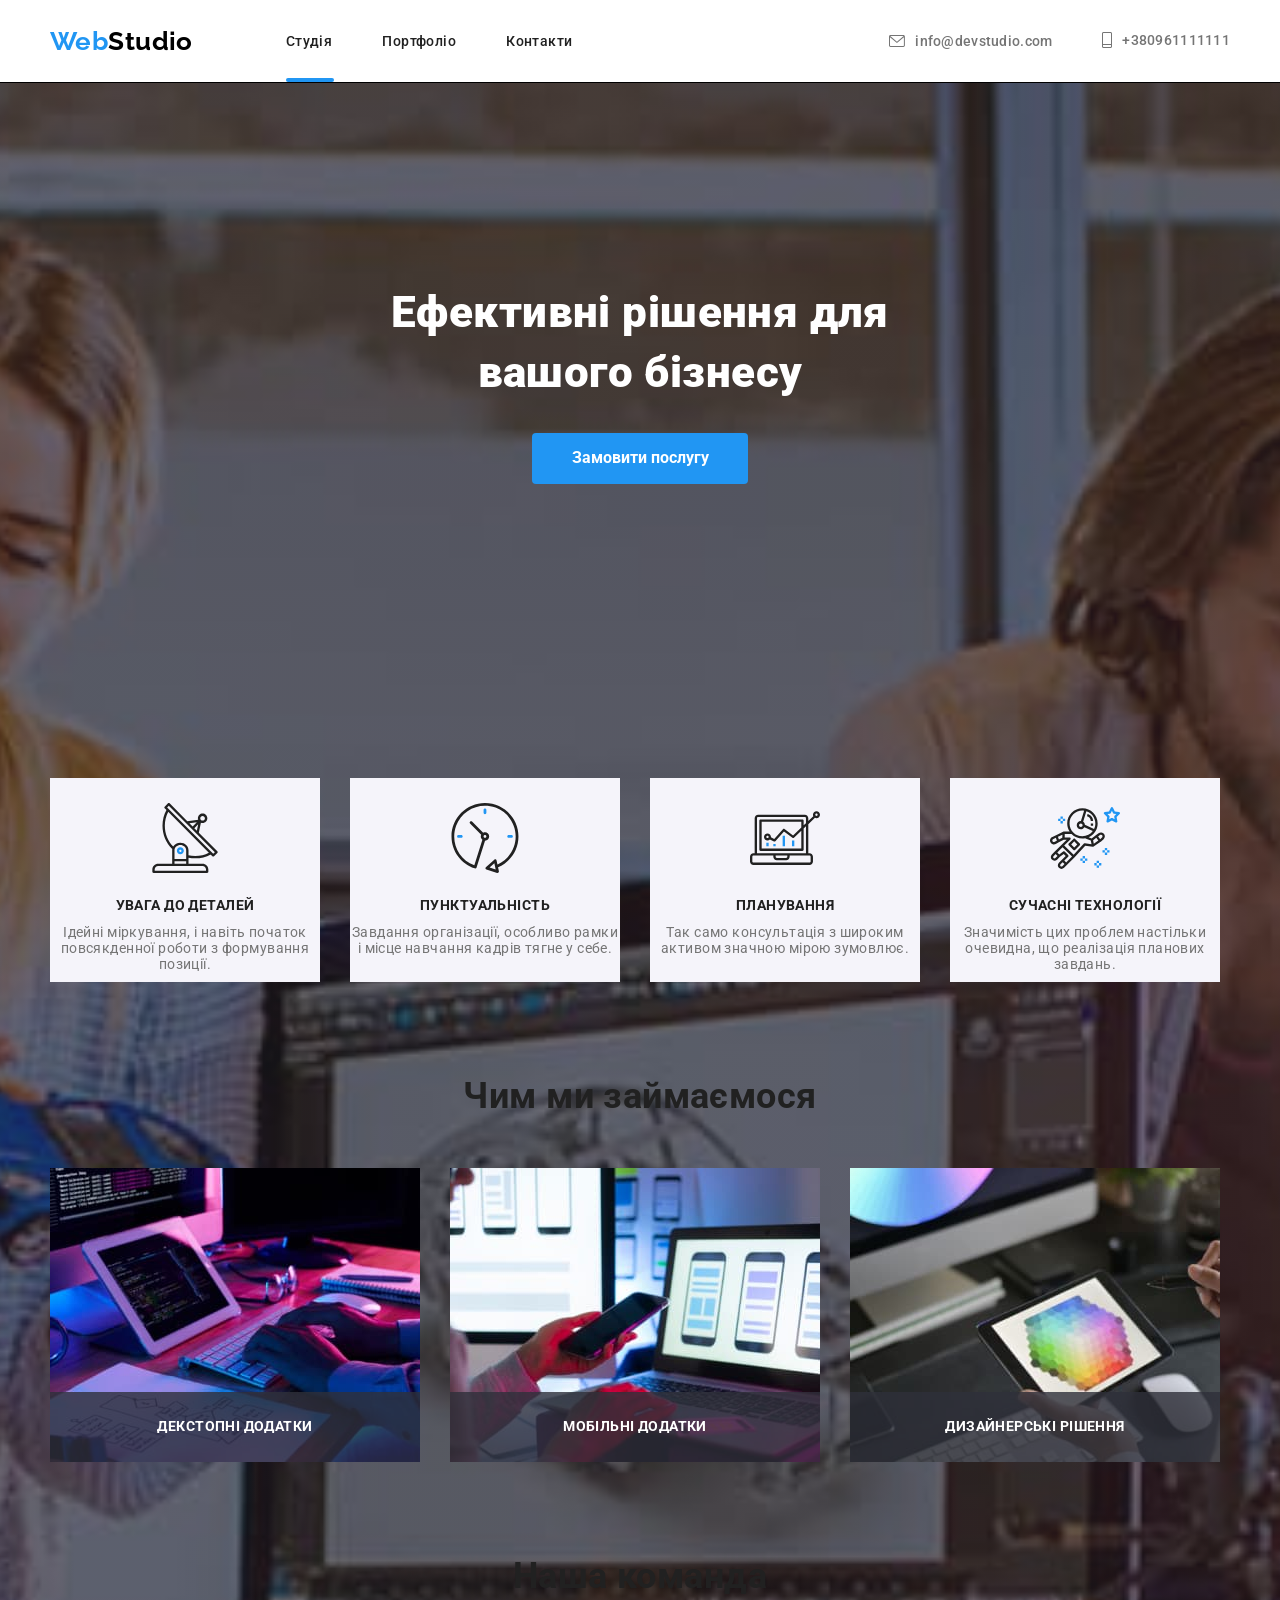
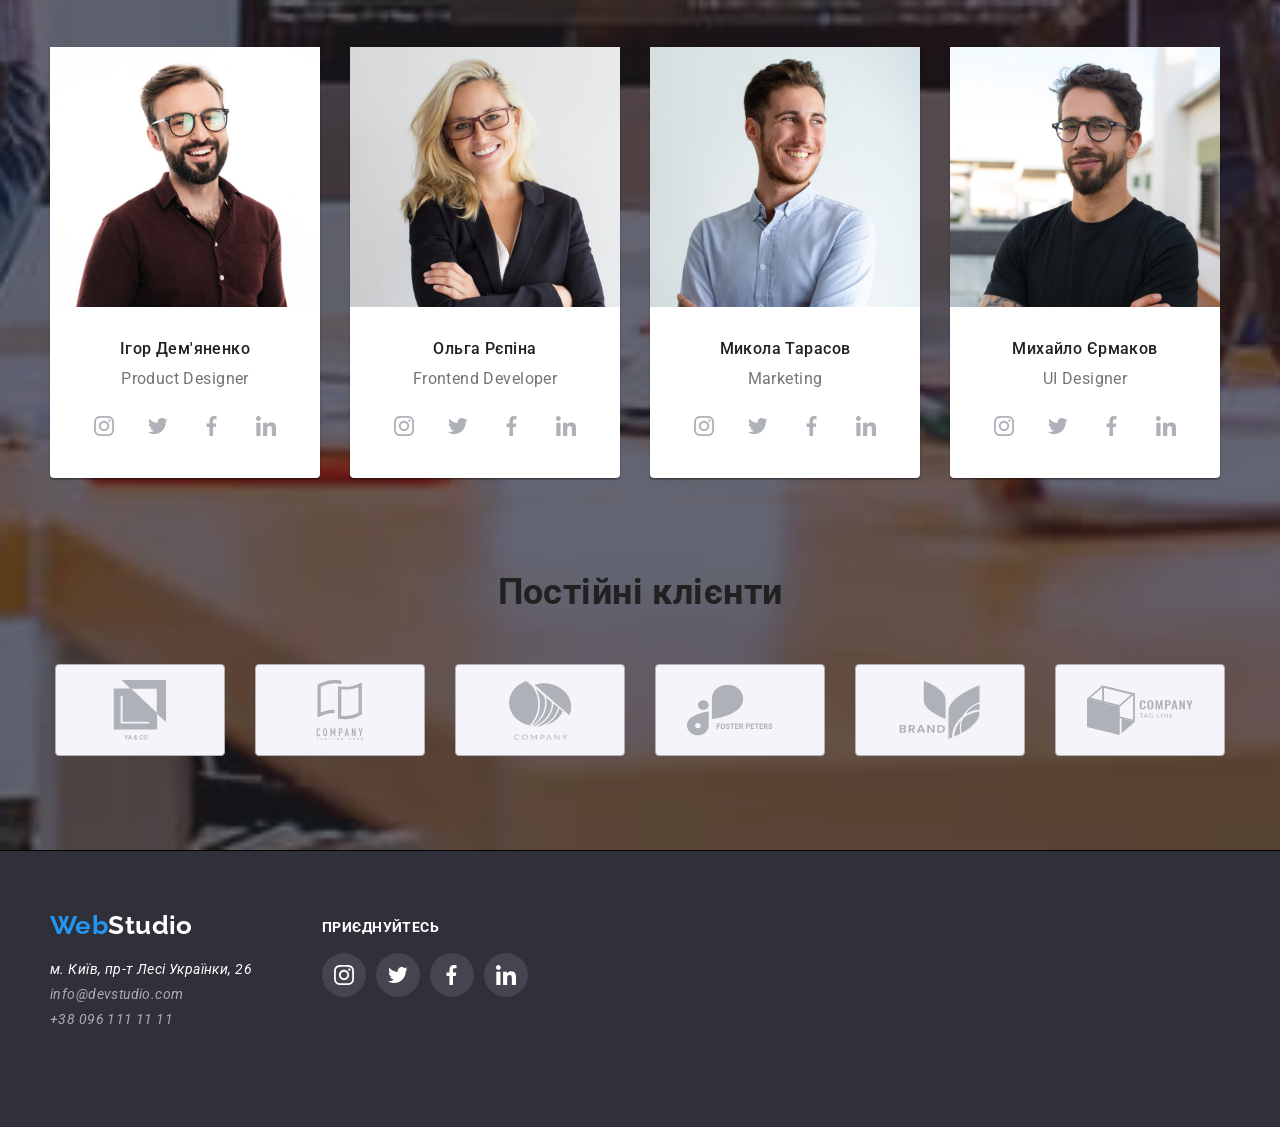
==== index.html @ fe37b08c "commit to code" ====
<!DOCTYPE html>
<html lang="en">
<head>
    <meta charset="UTF-8">
    <meta http-equiv="X-UA-Compatible" content="IE=edge">
    <meta name="viewport" content="width=device-width, initial-scale=1.0">
    <title>HW-05</title>
    <link rel="preconnect" href="https://fonts.googleapis.com">
    <link rel="preconnect" href="https://fonts.gstatic.com" crossorigin>
    <link href="https://fonts.googleapis.com/css2?family=Raleway:wght@700&family=Roboto:wght@400;500;700;900&display=swap" 
      rel="stylesheet">
      <link rel="stylesheet" href="https://cdnjs.cloudflare.com/ajax/libs/modern-normalize/1.1.0/modern-normalize.min.css">
        <link rel="stylesheet" href="./css/styles.css">
</head>
<body>
    <!--шапка сторінки-->
    <header class="page-header">
        <div class="container page-header">
        <nav class="main-nav">
            <!--logo--> 

            <p class="logo-top">
                <a class="logo-header" href="./index.html">Web</a>
                <a class="accent-black" href="./index.html">Studio</a>
                <!-- <span class="logo-header">Web</span>
                <span class="accent-black">Studio</span> -->
            </p>

        <!--navigation-->

        <ul class="site-nav list">
            <li class="item">
                <a href="./index.html" class="activ link">Студія</a>
            </li>
            <li class="item"><a href="./portfolio.html" class="link">Портфоліо</a></li>
            <li class="item"><a href="./contacts.html" class="link">Контакти</a></li>
        </ul>
    </nav>

        <ul class="auth-nav list">
            <li class="item">
                <a href="mailto:info@devstudio.com" class="auth-link ">
                    <svg width="16" height="12" class="team-mail-icon">
                        <use href="./images/HW-4/icon/sprite.svg#icon-mail"></use>
                    </svg>
                    info@devstudio.com</a>
            </li>

            <li class="item">
                <a href="tel:+380961111111" class="tel-nav-link">
                    <svg width="10" height="16" class="team-phone-icon">
                        <use href="./images/HW-4/icon/sprite.svg#icon-phone"></use>
                    </svg>
                    +380961111111</a>
            </li>
        </ul>
    </div>
    </header>

   <main>

    <!--heroes-->

    <section class="hero">
        <h1 class="hero-title">Ефективні рішення для <br> вашого бізнесу</h1>

        <button class="hero-btn" data-modal-open >Замовити послугу</button>
       
    <!--Features-->
    <section class="section">
        <div class="container">
        <h2  class="visually-hidden section-title">Навики компанії</h2>
        <ul class="feature-list">
            <li class="feature-element">
                <div class="team-skills">
                    <svg width="70" height="70" class="team-antena-icon">
                        <use href="./images/HW-4/icon/sprite.svg#icon-antenna"></use>
                    </svg>
                </div>
                <h3 class="title">УВАГА ДО ДЕТАЛЕЙ</h3>
                <p>Ідейні міркування, і навіть початок повсякденної роботи з формування позиції.</p>
            </li>

            <li class="feature-element ">
                <div class="team-skills">
                    <svg width="70" height="70" class="team-antena-icon">
                        <use href="./images/HW-4/icon/sprite.svg#icon-clock"></use>
                    </svg>
                </div>
                <h3 class="title">ПУНКТУАЛЬНІСТЬ</h3>
                <p>Завдання організації, особливо рамки і місце навчання кадрів тягне у себе.</p>
            </li>

            <li class="feature-element">
                <div class="team-skills">
                    <svg width="70" height="70" class="team-antena-icon">
                        <use href="./images/HW-4/icon/sprite.svg#icon-diagram"></use>
                    </svg>
                </div>
                <h3 class="title">ПЛАНУВАННЯ</h3>
                <p>Так само консультація з широким активом значною мірою зумовлює.</p>
            </li>

            <li class="feature-element">
                <div class="team-skills">
                    <svg width="70" height="70" class="team-antena-icon">
                        <use href="./images/HW-4/icon/sprite.svg#icon-astronaut"></use>
                    </svg>
                </div>
                <h3 class="title">СУЧАСНІ ТЕХНОЛОГІЇ</h3>
                <p >Значимість цих проблем настільки очевидна, що реалізація планових завдань.</p>
            </li>
        </ul>
    </div>
    </section>

    <!--Work-->

    <section class="section about">
        <div class="container">
        <h2 class="section-title">Чим ми займаємося</h2>
        <ul class="flex-work">
            <li class="work-element">
                <div class="work-thumb">
                <img src="./images/HW-1/pk.jpg" alt="компютер" 
                width="370" height="294">
                <p class="work-position">ДЕКСТОПНІ ДОДАТКИ</p>
            </div>
            </li>

            <li class="work-element">
                <div class="work-thumb">
                <img src="./images/HW-1/phone.jpg" alt="телефон" 
                width="370">
                <p class="work-position">Мобільні додатки</p>
            </div>
            </li>
            <li class="work-element">
                <div class="work-thumb">
                <img src="./images/HW-1/lpad.jpg" alt="планшет" 
                width="370">
                <p class="work-position">Дизайнерські рішення</p>
            </div>
            </li>
        </ul>
    </div>
    </section>
    
    <!------Comand------>

    <section class="section">
        <div class="container">
        <h2 class="section-title">Наша команда</h2>
        <ul class="comand-list">
            <li class="page-element ">
                <img src="./images/HW-1/igordemjanenko.jpg" alt="Ігор Демяненко"
                width="270">
                    <h3 class="link-card-heading">Ігор Дем'яненко</h3>
                    <p class="text-card">Product Designer</p>
                     <ul class="team-soc-list list">
                        <li class="team-soc-item">
                            <a href="#" class="team-soc-link">
                                <svg width="20" height="20" class="team-soc-icon">
                                    <use href="./images/HW-4/icon/sprite.svg#icon-instagram"></use>
                                </svg>
                            </a>
                        </li>
                        <li class="team-soc-item">
                            <a href="#" class="team-soc-link">
                                <svg width="20" height="20" class="team-soc-icon">
                                    <use href="./images/HW-4/icon/sprite.svg#icon-twitter"></use>
                                </svg>
                            </a>
                        </li>
                        <li class="team-soc-item">
                            <a href="#" class="team-soc-link">
                                <svg width="20" height="20" class="team-soc-icon">
                                    <use href="./images/HW-4/icon/sprite.svg#icon-facebook"></use>
                                </svg>
                            </a>
                        </li>
                        <li class="team-soc-item">
                            <a href="#" class="team-soc-link">
                                <svg width="20" height="20" class="team-soc-icon">
                                    <use href="./images/HW-4/icon/sprite.svg#icon-linkedin"></use>
                                </svg>
                            </a>
                        </li>
                        </ul>
            </li>
    
            <li class="page-element">
                <img src="./images/HW-1/olharepina.jpg" alt="Ольга Рєпіна"
                width="270">

                <div class="card-info">
                    <h3 class="link-card-heading">Ольга Рєпіна</h3>
                    <p class="text-card">Frontend Developer</p>
                </div>
                <ul class="team-soc-list list">
                    <li class="team-soc-item">
                        <a href="#" class="team-soc-link">
                            <svg width="20" height="20" class="team-soc-icon">
                                <use href="./images/HW-4/icon/sprite.svg#icon-instagram"></use>
                            </svg>
                        </a>
                    </li>
                    <li class="team-soc-item">
                        <a href="#" class="team-soc-link">
                            <svg width="20" height="20" class="team-soc-icon">
                                <use href="./images/HW-4/icon/sprite.svg#icon-twitter"></use>
                            </svg>
                        </a>
                    </li>
                    <li class="team-soc-item">
                        <a href="#" class="team-soc-link">
                            <svg width="20" height="20" class="team-soc-icon">
                                <use href="./images/HW-4/icon/sprite.svg#icon-facebook"></use>
                            </svg>
                        </a>
                    </li>
                    <li class="team-soc-item">
                        <a href="#" class="team-soc-link">
                            <svg width="20" height="20" class="team-soc-icon">
                                <use href="./images/HW-4/icon/sprite.svg#icon-linkedin"></use>
                            </svg>
                        </a>
                    </li>
                    </ul>
            </li>
    
            <li class="page-element">
                <img src="./images/HW-1/mykolatarasow.jpg" alt="Микола Тарасов"
                width="270">

                <div class="card-info">
                    <h3 class="link-card-heading">Микола Тарасов</h3>
                    <p class="text-card">Marketing</p>
                    <ul class="team-soc-list list">
                        <li class="team-soc-item">
                            <a href="#" class="team-soc-link">
                                <svg width="20" height="20" class="team-soc-icon">
                                    <use href="./images/HW-4/icon/sprite.svg#icon-instagram"></use>
                                </svg>
                            </a>
                        </li>
                        <li class="team-soc-item">
                            <a href="#" class="team-soc-link">
                                <svg width="20" height="20" class="team-soc-icon">
                                    <use href="./images/HW-4/icon/sprite.svg#icon-twitter"></use>
                                </svg>
                            </a>
                        </li>
                        <li class="team-soc-item">
                            <a href="#" class="team-soc-link">
                                <svg width="20" height="20" class="team-soc-icon">
                                    <use href="./images/HW-4/icon/sprite.svg#icon-facebook"></use>
                                </svg>
                            </a>
                        </li>
                        <li class="team-soc-item">
                            <a href="#" class="team-soc-link">
                                <svg width="20" height="20" class="team-soc-icon">
                                    <use href="./images/HW-4/icon/sprite.svg#icon-linkedin"></use>
                                </svg>
                            </a>
                        </li>
                        </ul>
                </div>
                
            </li>
    
            <li class="page-element">
                <img src="./images/HW-1/mychajlojermakov.jpg" alt="Михайло Єрмаков"
                width="270">

                <div class="card-info">
                    <h3 class="link-card-heading">Михайло Єрмаков</h3>
                    <p class="text-card">UI Designer</p>
                    <ul class="team-soc-list list">
                        <li class="team-soc-item">
                            <a href="#" class="team-soc-link">
                                <svg width="20" height="20" class="team-soc-icon">
                                    <use href="./images/HW-4/icon/sprite.svg#icon-instagram"></use>
                                </svg>
                            </a>
                        </li>
                        <li class="team-soc-item">
                            <a href="#" class="team-soc-link">
                                <svg width="20" height="20" class="team-soc-icon">
                                    <use href="./images/HW-4/icon/sprite.svg#icon-twitter"></use>
                                </svg>
                            </a>
                        </li>
                        <li class="team-soc-item">
                            <a href="#" class="team-soc-link">
                                <svg width="20" height="20" class="team-soc-icon">
                                    <use href="./images/HW-4/icon/sprite.svg#icon-facebook"></use>
                                </svg>
                            </a>
                        </li>
                        <li class="team-soc-item">
                            <a href="#" class="team-soc-link">
                                <svg width="20" height="20" class="team-soc-icon">
                                    <use href="./images/HW-4/icon/sprite.svg#icon-linkedin"></use>
                                </svg>
                            </a>
                        </li>
                        </ul>
                </div>
                
            </li>
        </ul>
    </div>
    </section>

    <!-- Client base -->

    <section class="section">
        <div class="container">
        <h2 class="section-title">Постійні клієнти</h2>
        <ul class="client-list">
            <li class="client-element">
                <a href="#" class="client-element-link">
                    <svg width="106" height="60" class="client-link">
                    <use href="./images/HW-4/icon/sprite.svg#icon-Union"></use>
                </svg>
            </a>
            </li>

            <li class="client-element">
                <a href="#" class="client-element-link">
                    <svg width="106" height="60" class="client-link">
                    <use href="./images/HW-4/icon/sprite.svg#icon-group"></use>
                </svg>
            </a>
            </li>
            <li class="client-element">
                <a href="#" class="client-element-link">
                    <svg width="106" height="60" class="client-link">
                    <use href="./images/HW-4/icon/sprite.svg#icon-Object"></use>
                </svg>
            </a>
            </li>
            <li class="client-element">
                <a href="#" class="client-element-link">
                    <svg width="106" height="60" class="client-link">
                    <use href="./images/HW-4/icon/sprite.svg#icon-foster-peters"></use>
                </svg>
            </a>
            </li>
            <li class="client-element">
                <a href="#" class="client-element-link">
                    <svg width="106" height="60" class="client-link">
                    <use href="./images/HW-4/icon/sprite.svg#icon-brand"></use>
                </svg>
            </a>
            </li>
            <li class="client-element">
                <a href="#" class="client-element-link">
                    <svg width="106" height="60" class="client-link">
                    <use href="./images/HW-4/icon/sprite.svg#icon-company-tag-line"></use>
                </svg>
            </a>
            </li>
        </ul>
    </div>
    </section>

     <!-- Modal window -->
     <div class="backdrop is-hidden" data-modal>
        <div class="modal">
          <button class="close-button" data-modal-close>
            <svg class="close-button-icon" width="18" height="18">
              <use href="./images/HW-5-icon/symbol-defs.svg#icon-close-black-icon"></use>
            </svg>
          </button>
        </div>
      </div>

</section>
   </main>

    <!--Contacts footer-->
    
    <footer class="page-footer">
        <div class="container section-wrap">
            <section  class="adress-footer-list">
                <p class="logo-bottom">
                    <a class="logo-footer" href="./index.html">Web</a>
                    <a class="accent-white" href="./index.html">Studio</a>
                </p>
                <address>
                    <p class="contact-footer">м. Київ, пр-т Лесі Українки, 26</p>
                    <ul class="adress-list">
                    <li><a href="mailto:info@devstudio.com" class="link">info@devstudio.com</a></li>
                    <li><a href="tel:+380961111111" class="link">+38 096 111 11 11</a></li>
                    </ul>
                </address>
            </section>
    
            <section class="soc-item-footer">
                <h2 class="add-soc-link">ПРИЄДНУЙТЕСЬ</h2>
            <ul class="team-soc-list list">
                <li class="team-soc-item">
                    <a href="#" class="team-soc-footer">
                        <svg width="20" height="20" class="team-soc-icon">
                            <use href="./images/HW-4/icon/sprite.svg#icon-instagram"></use>
                        </svg>
                    </a>
                </li>
                <li class="team-soc-item">
                    <a href="#" class="team-soc-footer">
                        <svg width="20" height="20" class="team-soc-icon">
                            <use href="./images/HW-4/icon/sprite.svg#icon-twitter"></use>
                        </svg>
                    </a>
                </li>
                <li class="team-soc-item">
                    <a href="#" class="team-soc-footer">
                        <svg width="20" height="20" class="team-soc-icon">
                            <use href="./images/HW-4/icon/sprite.svg#icon-facebook"></use>
                        </svg>
                    </a>
                </li>
                <li class="team-soc-item">
                    <a href="#" class="team-soc-footer">
                        <svg width="20" height="20" class="team-soc-icon">
                            <use href="./images/HW-4/icon/sprite.svg#icon-linkedin"></use>
                        </svg>
                    </a>
                </li>
                </ul>
            </section>
        </div>
    </footer>

    <script src="./js/modal.js"></script>
</body>
</html>
---- css/styles.css ----
/*колір головного тексту #212121; */
/*вторинний колір майн, хедер rgba(117, 117, 117, 1);*/
/* вторинний колір футер rgba(255, 255, 255, 0.6); */
/*фоновий білий колір шапка, фото команди #FFFFFF */
/*акцент #2196F3; */
/* фоновий вторинний колір навики,чим ми займаємося #F5F5F5 */
/* фоновий колір наша команда #F5F4FA
   gradient-color-heroes: rgba(47, 48, 58, 0.4); */

:root {
  /* основний колір тексту */
  --primary-text-color: rgba(117, 117, 117, 1);;

  /* колір заголовків */
  --title-text-color: rgba(33, 33, 33, 1);

  /* футер колір адреси */
  --adress-footer-color: rgba(255, 255, 255, 0.6);

  /* футер колір контактів */
  --contact-footer-color:#FFFFFF;

  /* основний фон сторінки */
  --primary-background-color:#F5F5F5;

  /* фон хедера */
  --header-color: rgba(255, 255, 255, 1);

  /* фон наша команда */
 --title-ourtame-color: #F5F4FA;

  /* фон геой */
--title-heroe-color:rgba(47, 48, 58, 1);

  /* колір заголовку герой */
--text-heroe-color:rgba(255, 255, 255, 1);
  /* колір секції футер */

  --footer-color: rgba(47, 48, 58, 1);

  /* акцент, підсвітка */
  --accent-color:rgba(33, 150, 243, 1);

  /* логотип */
  --title-web-color:rgba(33, 150, 243, 1);
  --title-studio-color:rgba(0, 0, 0, 1);

  /* кнопка */
  --title-button-color: #FFFFFF;
  --accen-button-color:rgba(33, 150, 243, 1);
  --bk-color-heroes: rgba(196, 196, 196, 1);
}



body {
  margin: 0;
  background-color: var(--primary-background-color);
  color: var(--primary-text-color);

  font-family: Roboto, sans-serif;
  letter-spacing: 0.03em;
  font-size: 14px;
}

/* утиліти */

.list {
  margin: 0;
  padding: 0;
  list-style: none;
}


ul {
    list-style: none;
}

a {
  text-decoration: none;
  color: inherit;
}

h1,
h2,
h3,
h3,
h4,
h5,
h6,
p,
ul {
margin-top: 0;
margin-bottom: 0;

padding: 0;
}

.page-header {
  background-color: var(--header-color);
  display: flex;
}

.container .page-header {
  display: flex;
}

.container {
  padding-left: 10px;
  padding-right: 10px;
  margin-left: auto;
  margin-right: auto;
  width: 1200px;
  /* outline: 2px solid tomato; */
  }


/*------ Navigation -----*/

.main-nav {
  display: flex;
  align-items: center;
}

/*----- Logo-top ----*/

.logo-top {
  display: flex;
  
}
/*----- Logo header -----*/

.logo-header {
  display: block;
  padding-top: 24px;
  padding-bottom: 25px;

  color: var(--title-web-color);
  font-family: Raleway, sans-serif;
  font-weight: 700;
  font-size: 26px;
  line-height: 1.19;
  text-decoration: none;
}
.accent-black {
  display: block;
  padding-top: 24px;
  padding-bottom: 25px;

  color:var(--title-studio-color);
  font-family: Raleway, sans-serif;
  font-weight: 700;
  font-size: 26px;
  line-height: 1.19;
  text-decoration: none;
}

    /* -----Site nav----- */

.site-nav {
  display: flex;
  margin-left: 93px;
  
}

.site-nav .item +.item {
margin-left: 50px;
}

.site-nav .link {
  display: block;
  padding-top: 32px;
  padding-bottom: 32px;
 

  color: var(--title-text-color);

  font-weight: 500;
  font-size: 14px;
  line-height: 1.14;
  text-decoration: none;
  transition-property: color;
    transition-duration: 250ms;
    transition-timing-function: cubic-bezier(0.4, 0, 0.2, 1);
}

.site-nav .link:hover,
.site-nav .link:focus {
color: var(--accent-color);
}

.item {
  position: relative;
}

.activ {
  color: var(--accent-color);
}

.activ::after {
  content: "";
  position: absolute;
  left: 0;
  bottom: 0;
  width: 48px;
  height: 4px;
  
background: #2196F3;
border-radius: 2px;
  
}



/*----- Auth -----*/

.auth-nav {
  display: flex;
  margin-left: auto;
  align-items: center;
  flex-wrap: wrap;
  padding-top: 32px;
  padding-bottom: 32px;
  /* margin-top: 94px; */
}

.auth-nav .item + .item {
  margin-left: 50px;
}

.auth-link {
  display: inline-flex;
  align-items: center;
  color: var(--primary-text-color);
  font-weight: 500;
  font-size: 14px;
  letter-spacing: 0.02em;
  text-decoration: none;
  justify-content: center;
  transition-property: color;
    transition-duration: 250ms;
    transition-timing-function: cubic-bezier(0.4, 0, 0.2, 1);
}

.auth-link:hover,
.auth-link:focus {
color: var(--accent-color);
}

.team-mail-icon {
  fill:currentColor;
  margin-right: 10px;
}

.tel-nav-link {
  display: inline-flex;
  align-items: center;
  color: var(--primary-text-color);
  font-weight: 500;
  font-size: 14px;
  letter-spacing: 0.02em;
  text-decoration: none;
  justify-content: center;
  transition-property: color;
  transition-duration: 250ms;
  transition-timing-function: cubic-bezier(0.4, 0, 0.2, 1);
}

.tel-nav-link:hover,
.tel-nav-link:focus {
color: var(--accent-color);
}

.team-phone-icon {
  fill:currentColor;
  margin-right: 10px;
}

/* -----Hero----- */

.hero {
  max-width: 1600px;
  min-height: 480px;
  margin-left: auto;
  margin-right: auto;
  outline: 1px solid black;
  background-image: linear-gradient( to right, rgba(47, 48, 58, 0.4), 
  rgba(47, 48, 58, 0.4)),  
  url("../images/HW-4/heroes.jpg");
  background-color: var(--bk-color-heroes);
  background-repeat: no-repeat;
  background-position: center;
  background-size: cover;

  text-align: center; 
  background-color: var(--title-heroe-color);
}

  .hero-title {
    margin-top: 0;
   
    padding-top: 200px;
    padding-bottom: 30px;
    color:var(--text-heroe-color);
    font-weight: 900;
    font-size: 44px;
    line-height: 1.36; 
    
  }

  .hero-btn {
    margin-bottom: 200px;
    font-family: inherit;
    cursor: pointer;
    display: inline-block;
    border: 1px solid transparent;
    border-radius: 4px;
    padding: 10px 32px;
    min-width: 216px;

    color: var(--title-button-color);
    background-color: var(--accen-button-color);
    font-weight: 700;
    font-size: 16px;
    line-height: 1.8;
    text-decoration: none;
    text-align:center ;
    }
  
/* Section */
.section {
  padding-top: 0;
  padding-bottom: 94px;
}

.visually-hidden {
  position: absolute;
  width: 1px;
  height: 1px;
  margin: -1px;
  border: 0;
  padding: 0;
  white-space: nowrap;
  clip-path: inset(100%);
  clip: rect(0 0 0 0);
  overflow: hidden;
}

.section-title {
  margin-top: 0;
  margin-bottom: 50px; 
color: var(--title-text-color);
font-weight: 700;
font-size: 36px;
line-height: 1.16;
text-align: center;
}


/*------- Features -------*/
.feature-list {
  display: flex;
  flex-wrap: wrap;
  margin-top: 94px;
}

.feature-element {
  width: 270px;
  margin-right: 30px;
  display: block;
  content: "";
  background-repeat: no-repeat;
  background-position: center;
  background-color: rgba(245, 244, 250, 1);
}

.team-skills {
  display:flex;
  /* width: 270px; */
  height: 120px;
  align-items: center;
  justify-content: center;
  
}

.feature-element:nth-child(4n) {
  margin-right: 0;
}

.feature-list .title {
  margin-top: 0;
  margin-bottom: 10px;
  color: var(--title-text-color);
  font-weight: 700;
  font-size: 14px;
  line-height: 1.14;
}

.feature-list p {
  margin-top: 0;
  margin-bottom: 10px;
}

  /*------ Work -------*/

  .flex-work {
    display: flex;
    flex-wrap: wrap;
  }

  .work-element {
    width: 370px;
    margin-right: 30px;
  }

  .work-element:nth-child(3n) {
    margin-right: 0;
  }


.work-thumb {
  position: relative;
}
.work-thumb img {
  display: flex;
  
}


.work-thumb::before {
    position: absolute;
    display: block;
    content: "";
  }


  .work-position {
    display: flex;
    position: absolute;
    bottom: 0;
    width: 370px;
    height: 70px;
    align-items: center;
    justify-content: center;
    font-weight: 700;
    font-size: 14px;
    line-height: 1.14;
    text-align: center;
    letter-spacing: 0.03em;
    text-transform: uppercase;
    color: #FFFFFF;
  background: rgba(47, 48, 58, 0.8);
  }

  

  


/* ---overley to work-thumb ----*/

 

  /*------ Comand------- */

  .comand-list {
    display: flex;
    flex-wrap: wrap;
    text-align: center;
  }

  .page-element {
    width: 270px;
    margin-right: 30px;
    background-color: var(--header-color);
    box-shadow: 0px 1px 3px rgba(0, 0, 0, 0.12), 
    0px 1px 1px rgba(0, 0, 0, 0.14),
     0px 2px 1px rgba(0, 0, 0, 0.2);
    border-radius: 0px 0px 4px 4px;
    transition-property: box-shadow, background-color;
  transition-duration: 250ms;
  transition-timing-function: cubic-bezier(0.4, 0, 0.2, 1);
    
    /* filter: drop-shadow(0px 4px 4px rgba(0, 0, 0, 0.25)); */
  }
  .page-element:hover,
  .page-element:focus {
    filter: drop-shadow(0px 4px 4px rgba(0, 0, 0, 0.25));
  }

  .page-element:nth-child(4n) {
    margin-right: 0;
  }

  /* social button */

  .team-soc-list  {
    display: flex;
    justify-content: center;
    margin-top: 16px;
    margin-bottom: 30px;
  }

  .team-soc-item:not(:last-child) {
    margin-right: 10px;
  }
  
  .team-soc-link {
    display:flex;
    width: 44px;
    height: 44px;
    align-items: center;
    justify-content: center;
    color: #AFB1B8;
    border-radius: 50%;
    background-color: #FFFFFF;
    transition-property: background-color;
    transition-duration: 250ms;
    transition-timing-function: cubic-bezier(0.4, 0, 0.2, 1);
    
  }

  .team-soc-icon {
    fill: currentColor;
    align-items: center;
    justify-content: center;
    
  }

  
  .team-soc-link:hover,
  .team-soc-link:focus {
    background-color: #2196F3;
    color: #FFFFFF;
    
  }


  .link-card-heading {
    margin-bottom: 10px;
    margin-top: 30px;
    color: var(--title-text-color);
    font-weight: 500;
    font-size: 16px;
    line-height: 1.18;
  }
  
  .text-card {
    font-weight: 400;
    font-size: 16px;
    line-height: 1.2;
  }

  /*--- Client base ---*/
  
   .client-list  {
    display: flex;
    justify-content: center;
  }

  .client-link {
    fill: currentColor;
    align-items: center;
    justify-content: center;
  } 

  .client-element-link {
    display:flex;
    width: 170px;
    height: 92px;
    align-items: center;
    justify-content: center;
    color: #AFB1B8;
    border: 1px solid #AFB1B8;
    border-radius: 4px;
    background-color:  rgba(245, 244, 250, 1);
    transition-property: background-color, color, border;
    transition-duration: 250ms;
    transition-timing-function: cubic-bezier(0.4, 0, 0.2, 1);
  }
    
  .client-element:not(:last-child) {
    margin-right: 30px;
  }

  .client-element-link:hover,
  .client-element-link:focus {
    color: #2196F3;
    border: 1px solid #2196F3; 
    border-radius: 4px;
    filter: drop-shadow(0px 4px 4px rgba(0, 0, 0, 0.25));
  }

  /* ----MODAL WONDOW----- */
  .backdrop {
    position: fixed;
    /* position: absolute; */
    width: 100%;
    height: 100%;
    left: 0px;
    top: 0px;

    background: rgba(0, 0, 0, 0.2);
    }
    .backdrop.is-hidden {
      opacity: 0;
      pointer-events: none;
    }

    .modal {
      position: absolute;
      top: 50%;
      left: 50%;
      transform: translate(-50%, -50%) scale(1);
      width: 528px;
      height: 581px;

      transform: transform 250ms cubic-bezier(0.4, 0, 0.2, 1); ;
      
      background: #FFFFFF;
      box-shadow: 0px 1px 3px rgba(0, 0, 0, 0.12),
       0px 1px 1px rgba(0, 0, 0, 0.14), 
       0px 2px 1px rgba(0, 0, 0, 0.2);
      border-radius: 4px;
    } 
    
    .close-button {
      position: absolute;
      top: 8px;
      right: 8px;
      width: 30px;
      height: 30px;
      display: inline-flex;
      align-items: center;
      justify-content: center;
      border: 1px solid rgba(0, 0, 0, 0.1);
      border-radius: 50%;
      background-color: inherit;
    }
  
  /*--- Footer--- */

  .page-footer {
    background-color: 
    #2F303A;
  }

  /* -----section-wrap---- */
  .section-wrap {
    display: flex;
  }

  /* ---section adress-footer-list--- */
  .adress-footer-list {
margin-right: 70px;
  }

  /*------ logo footer ----*/

.logo-footer {
  display: block;
  color: var(--title-web-color);
  font-family: Raleway, sans-serif;
  font-weight: 700;
  font-size: 26px;
  line-height: 1.19;
  text-decoration: none;
}
.accent-white {
  display: block;
  color: var(--text-heroe-color);
  font-family: Raleway, sans-serif;
  font-weight: 700;
  font-size: 26px;
  line-height: 1.19;
  text-decoration: none;
}

  /*----- Logo-button----- */

.logo-bottom {
  display: flex;
  padding-top: 60px;
  padding-bottom: 20px;
}

.contact-footer {
 color: var(--contact-footer-color);
 padding-bottom: 9px;
}

  .adress-list .link {
 color: var(--adress-footer-color);
 text-decoration: none;
 font-weight: 400;
 font-size: 14px;
 line-height: 1,4;
 letter-spacing: 0.03em;
  }

  .adress-list {
    padding-bottom: 60px;
  }
  
  .adress-list li {
  margin-top: 0;
  margin-bottom: 9px;
  }

  /* -------footer social button efekct -----*/
  .soc-item-footer {
    margin-top: 72px;
    margin-bottom: 100px;
  }
  .add-soc-link {
    margin-bottom: 20px;
    font-family: Roboto, sans-serif;
    font-weight: 700;
    font-size: 14px;
    line-height: 0.8;
    color: #FFFFFF;
    /* text-align:center ; */
  }
  .team-soc-footer {
    display:flex;
    width: 44px;
    height: 44px;
    align-items: center;
    justify-content: center;
    color: #FFFFFF;
    border-radius: 50%;
    background: rgba(255, 255, 255, 0.1);
    transition-property: background-color;
    transition-duration: 250ms;
    transition-timing-function: cubic-bezier(0.4, 0, 0.2, 1);
  }

  .team-soc-footer:hover,
  .team-soc-footer:focus {
    color: #FFFFFF;
    background-color: #2196F3;
  }
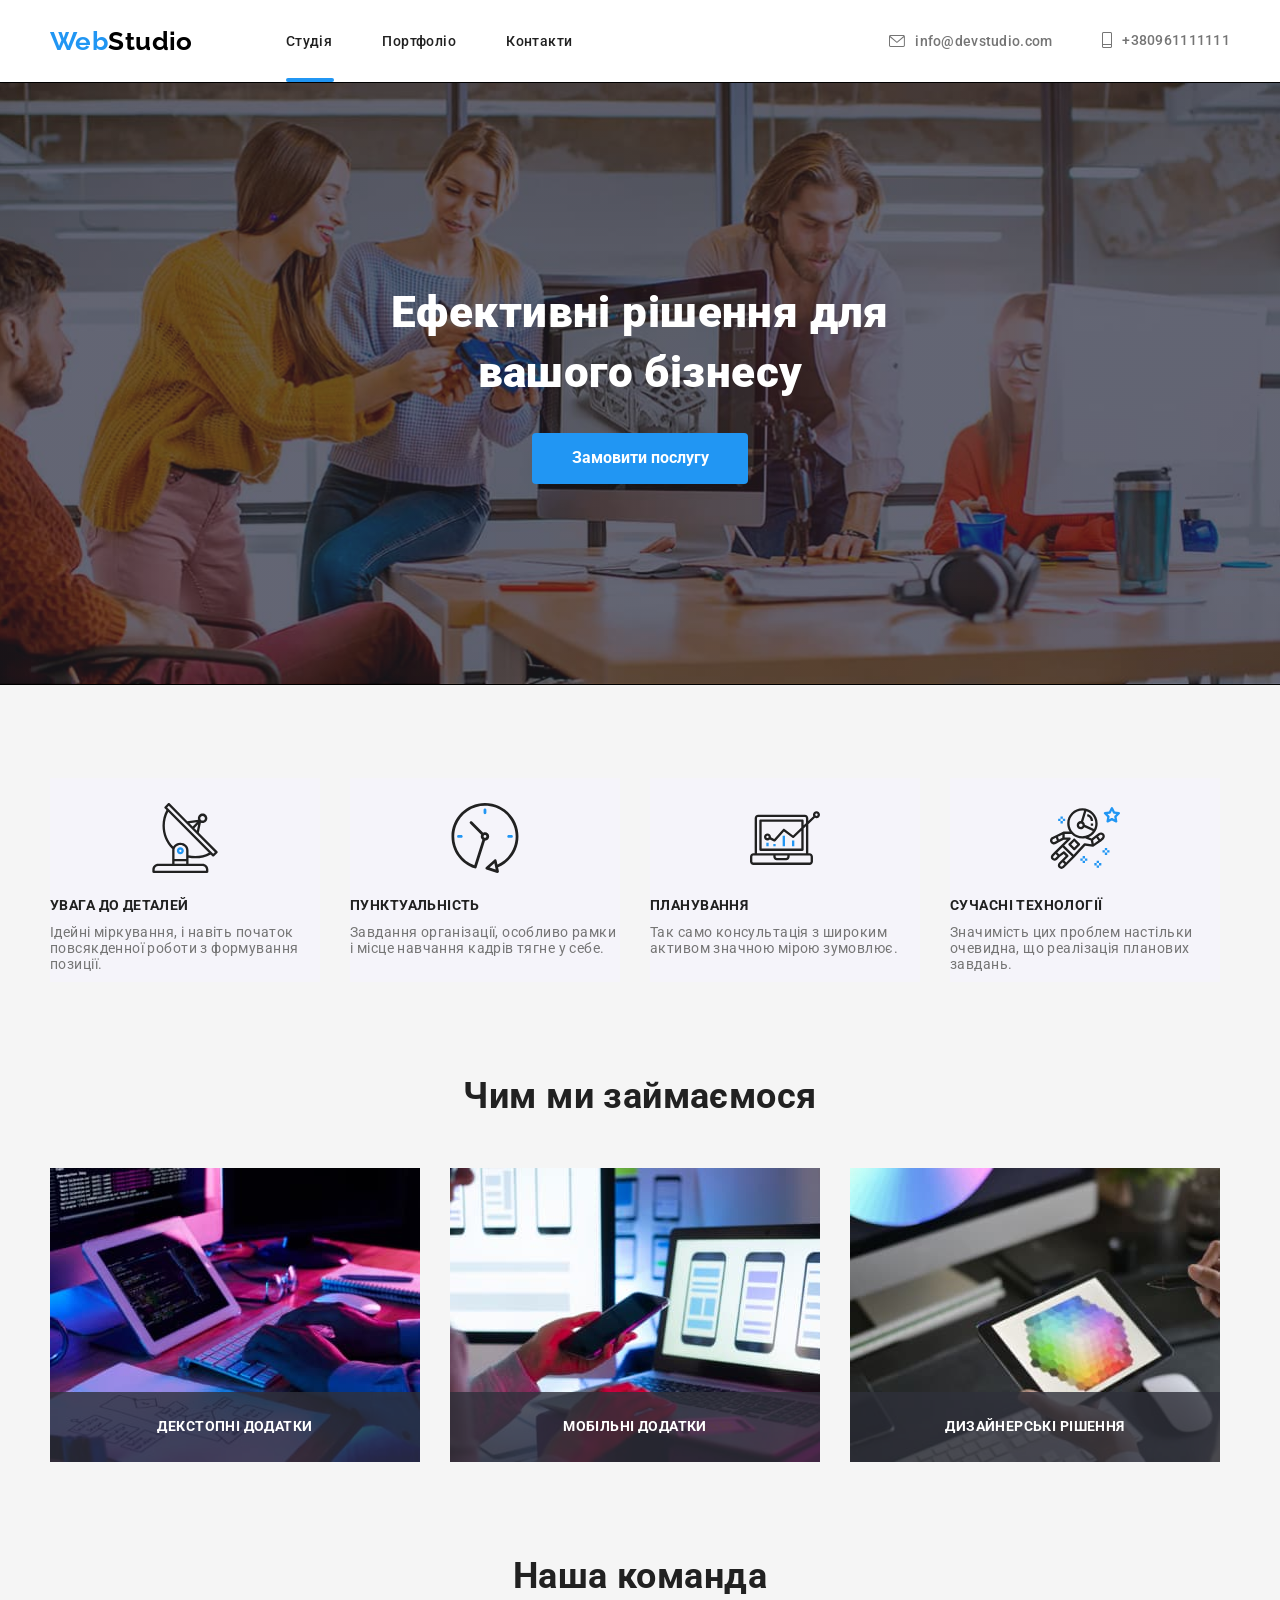
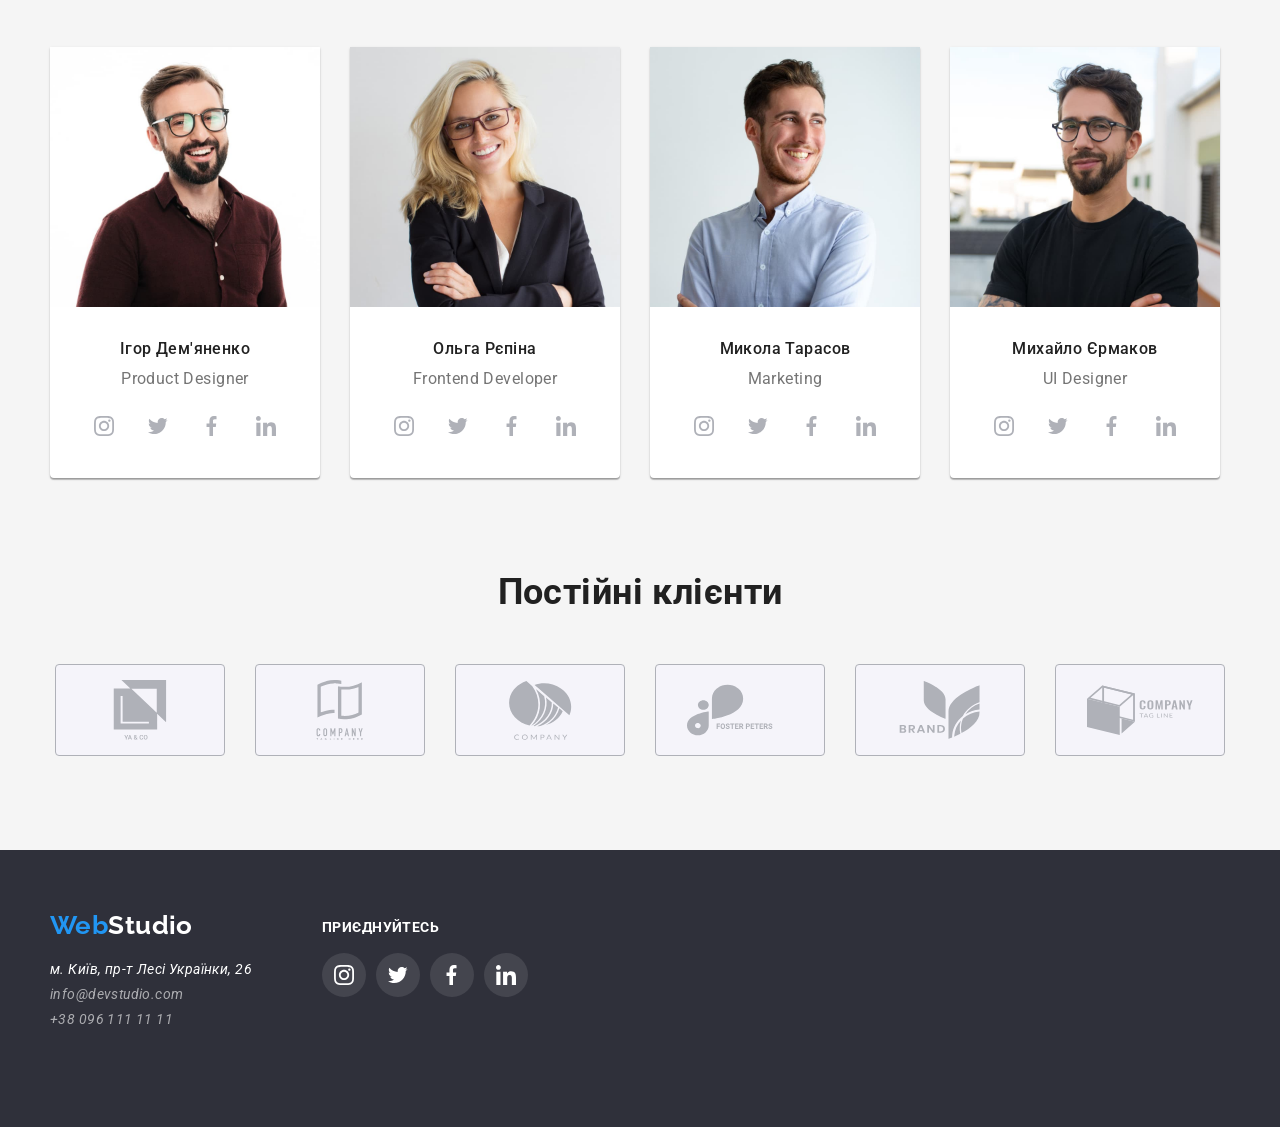
==== commit 9d4ed368: "chang modal window" ====
--- a/index.html
+++ b/index.html
@@ -65,7 +65,8 @@
         <h1 class="hero-title">Ефективні рішення для <br> вашого бізнесу</h1>
 
         <button class="hero-btn" data-modal-open >Замовити послугу</button>
-       
+    </section>
+    
     <!--Features-->
     <section class="section">
         <div class="container">
@@ -366,9 +367,8 @@
         </ul>
     </div>
     </section>
-
-     <!-- Modal window -->
-     <div class="backdrop is-hidden" data-modal>
+    <!-- Modal window -->
+    <div class="backdrop is-hidden" data-modal>
         <div class="modal">
           <button class="close-button" data-modal-close>
             <svg class="close-button-icon" width="18" height="18">
@@ -377,12 +377,8 @@
           </button>
         </div>
       </div>
-
-</section>
    </main>
-
     <!--Contacts footer-->
-    
     <footer class="page-footer">
         <div class="container section-wrap">
             <section  class="adress-footer-list">
--- a/css/styles.css
+++ b/css/styles.css
@@ -327,11 +327,15 @@
     text-decoration: none;
     text-align:center ;
     }
-  
+
+    
+  
+
 /* Section */
 .section {
   padding-top: 0;
   padding-bottom: 94px;
+  z-index: 1;
 }
 
 .visually-hidden {
@@ -407,6 +411,7 @@
   .flex-work {
     display: flex;
     flex-wrap: wrap;
+    
   }
 
   .work-element {
@@ -591,8 +596,9 @@
     border-radius: 4px;
     filter: drop-shadow(0px 4px 4px rgba(0, 0, 0, 0.25));
   }
-
+  
   /* ----MODAL WONDOW----- */
+
   .backdrop {
     position: fixed;
     /* position: absolute; */
@@ -600,10 +606,11 @@
     height: 100%;
     left: 0px;
     top: 0px;
-
+    transition: opacity 250ms cubic-bezier(0.4, 0, 0.2, 1);
     background: rgba(0, 0, 0, 0.2);
     }
-    .backdrop.is-hidden {
+
+    .backdrop.is-hidden  {
       opacity: 0;
       pointer-events: none;
     }
@@ -616,9 +623,9 @@
       width: 528px;
       height: 581px;
 
-      transform: transform 250ms cubic-bezier(0.4, 0, 0.2, 1); ;
+      transition: transform 250ms cubic-bezier(0.4, 0, 0.2, 1); ;
       
-      background: #FFFFFF;
+      background-color: #FFFFFF;
       box-shadow: 0px 1px 3px rgba(0, 0, 0, 0.12),
        0px 1px 1px rgba(0, 0, 0, 0.14), 
        0px 2px 1px rgba(0, 0, 0, 0.2);
@@ -627,6 +634,7 @@
     
     .close-button {
       position: absolute;
+      cursor: pointer;
       top: 8px;
       right: 8px;
       width: 30px;
@@ -638,7 +646,6 @@
       border-radius: 50%;
       background-color: inherit;
     }
-  
   /*--- Footer--- */
 
   .page-footer {
